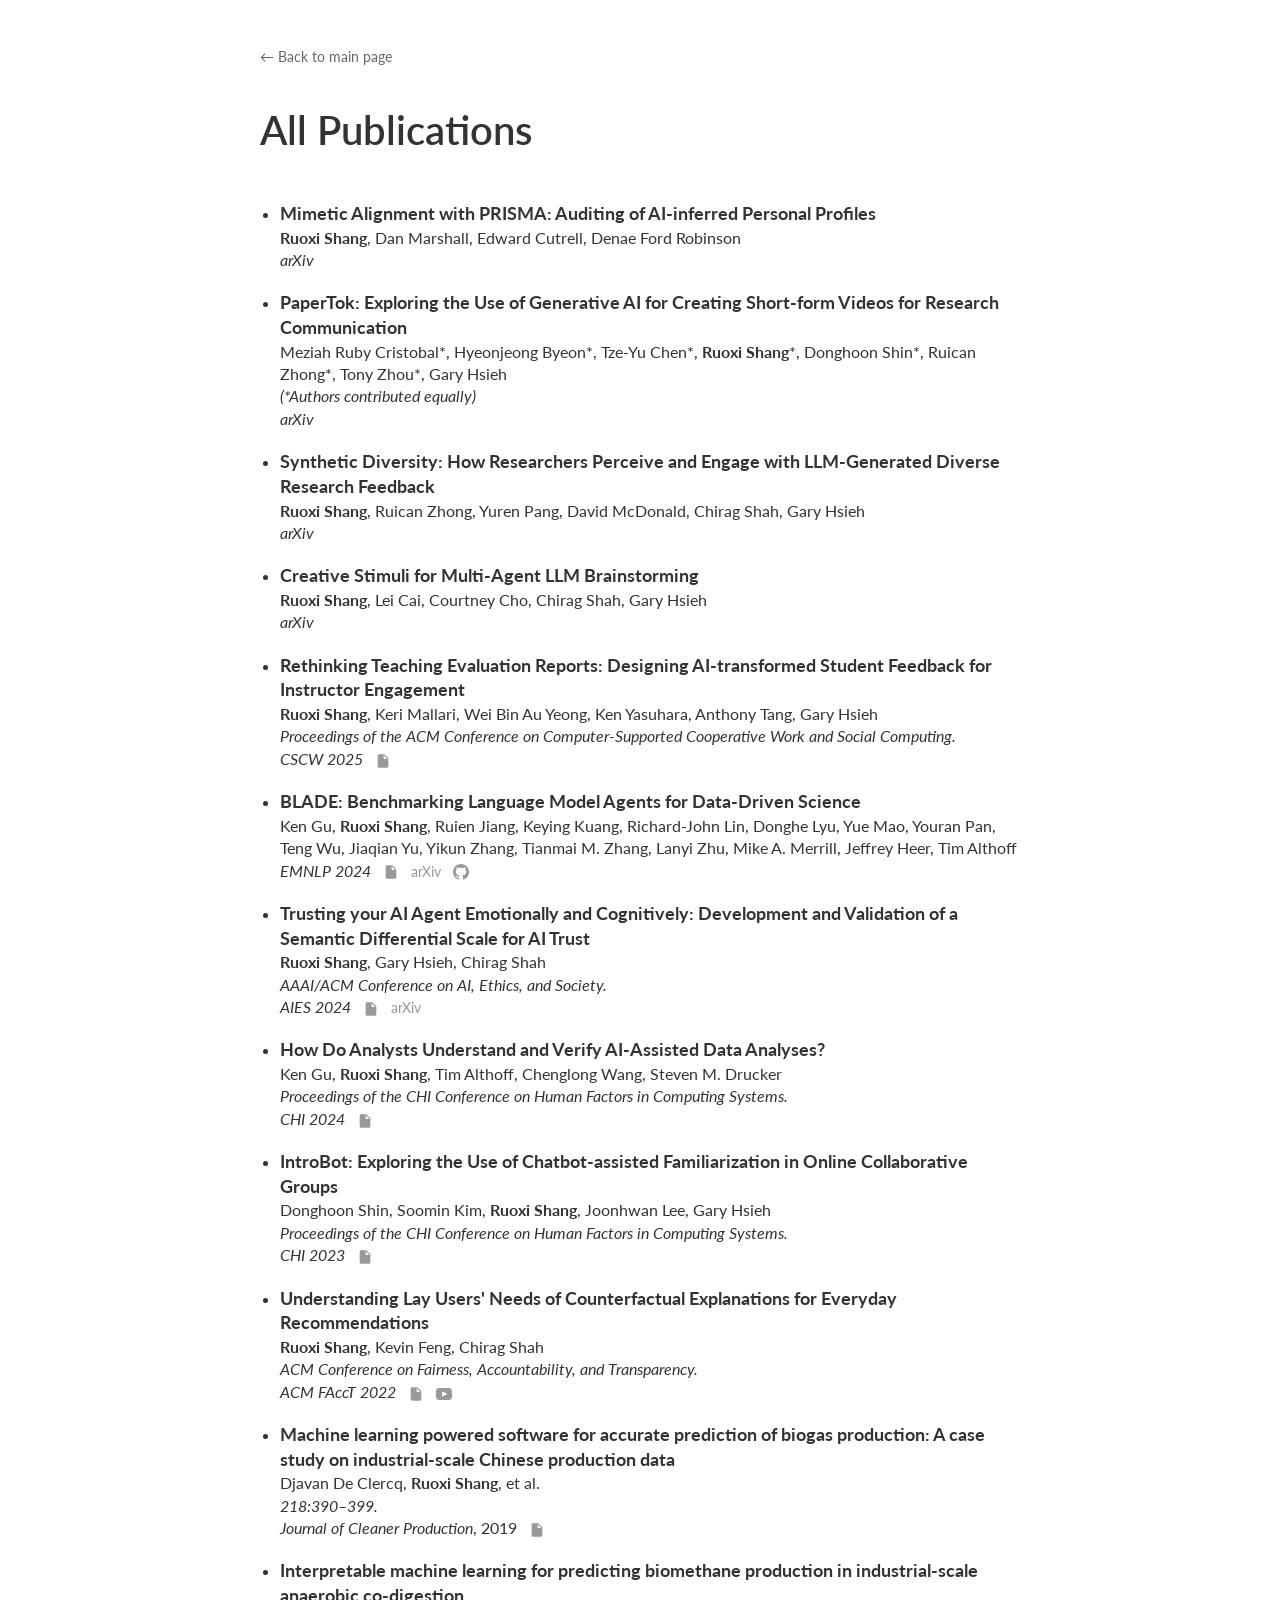
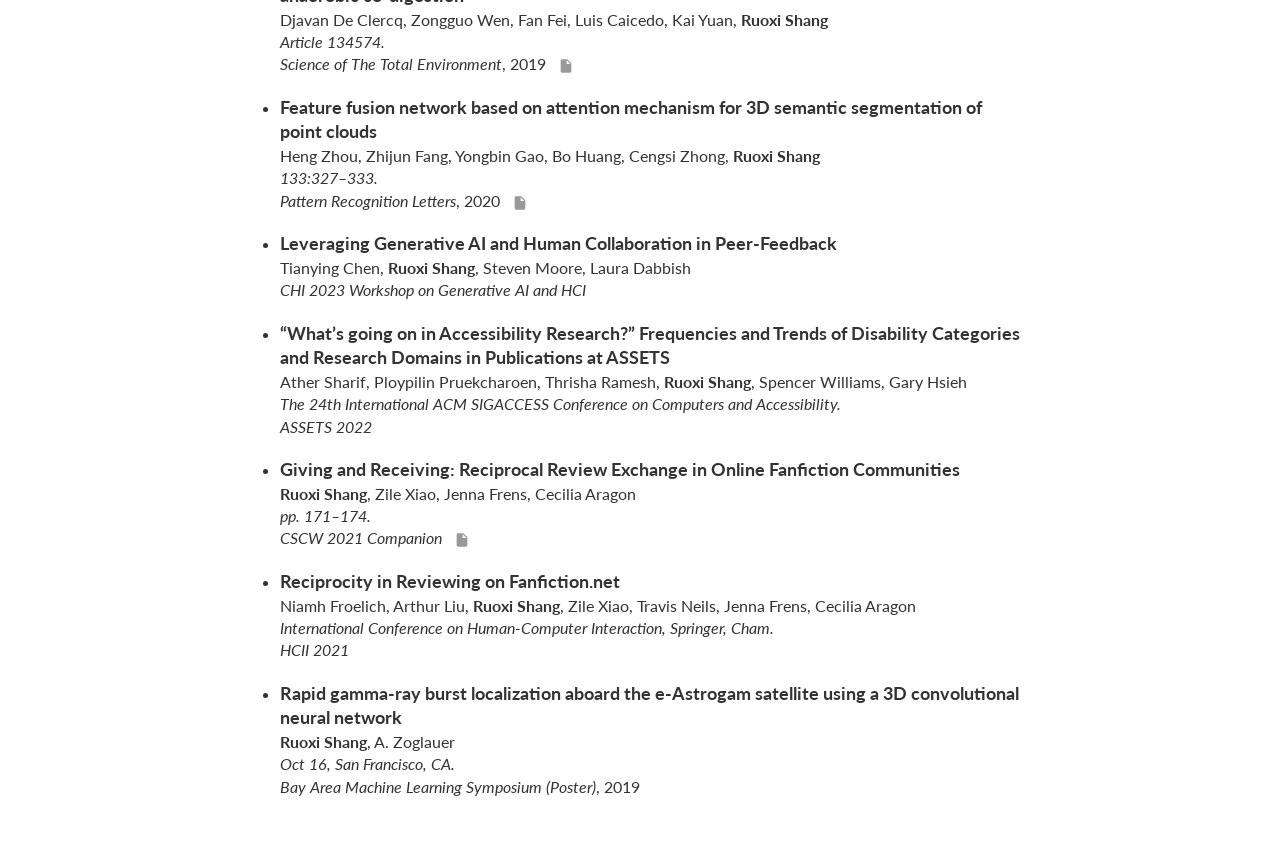
==== all-publications.html @ 994e8cb2 "new project first draft!" ====
<!DOCTYPE html>
<html lang="en">
<head>
    <meta charset="UTF-8">
    <meta name="viewport" content="width=device-width, initial-scale=1.0">
    <title>Publications - Ruoxi Shang</title>
    <link rel="preconnect" href="https://fonts.googleapis.com">
    <link rel="preconnect" href="https://fonts.gstatic.com" crossorigin>
    <link href="https://fonts.googleapis.com/css2?family=Lato:wght@400;700&family=Josefin+Sans:wght@400;600&family=Inter:wght@400;600&family=IBM+Plex+Sans:wght@400;600&family=Work+Sans:wght@400;600&family=Playfair+Display:wght@400;600&display=swap" rel="stylesheet">
    <style>
        :root {
            /* CHANGE FONT HERE - Just replace the font name below */
            /* Try: Lato, Josefin Sans, Inter, IBM Plex Sans, Work Sans, Playfair Display */

            --font-family: 'Lato', -apple-system, BlinkMacSystemFont, sans-serif;
        }

        * {
            margin: 0;
            padding: 0;
            box-sizing: border-box;
        }

        body {
            font-family: var(--font-family);
            line-height: 1.6;
            color: #333;
            max-width: 800px;
            margin: 0 auto;
            padding: 40px 20px;
        }

        h1 {
            font-size: 2.5em;
            margin-bottom: 40px;
            font-weight: 600;
        }

        h2 {
            font-size: 1.5em;
            margin-top: 40px;
            margin-bottom: 20px;
            font-weight: 600;
        }

        ul {
            margin-left: 20px;
            margin-bottom: 15px;
        }

        li {
            margin-bottom: 20px;
            line-height: 1.4;
        }

        li strong:first-child {
            font-size: 1.1em;
        }

        .link-icon {
            width: 16px;
            height: 16px;
            fill: #999;
            margin-left: 8px;
            vertical-align: middle;
        }

        .link-icon:hover {
            fill: #666;
        }

        .text-link {
            color: #999;
            text-decoration: none;
            margin-left: 8px;
            font-size: 0.85em;
        }

        .text-link:hover {
            color: #666;
        }

        a {
            color: #666;
            text-decoration: none;
            transition: color 0.2s ease;
        }

        a:hover {
            color: #333;
        }

        button, .link-button {
            background: none;
            color: #666 !important;
            border: none;
            padding: 0;
            cursor: pointer;
            font-family: inherit;
            font-size: 0.9em;
            margin-top: 5px;
            text-decoration: none;
        }

        button:hover, .link-button:hover {
            color: #333 !important;
            text-decoration: underline;
        }

        .back-link {
            margin-bottom: 30px;
            display: inline-block;
        }
    </style>
</head>
<body>
    <a href="index.html" class="link-button back-link">← Back to main page</a>

    <h1>All Publications</h1>

    <ul id="publications-list">
        <li>Loading publications...</li>
    </ul>

    <script>
        fetch('publications.json')
            .then(response => response.json())
            .then(data => {
                const list = document.getElementById('publications-list');
                list.innerHTML = '';
                data.forEach(pub => {
                    const li = document.createElement('li');

                    // Format authors with space after comma and bold Ruoxi Shang
                    let authorsText = '';
                    if (Array.isArray(pub.authors)) {
                        authorsText = pub.authors.map(author => {
                            if (author === 'Ruoxi Shang' || author === 'Ruoxi Shang*') {
                                return author.replace('Ruoxi Shang', '<strong>Ruoxi Shang</strong>');
                            }
                            return author;
                        }).join(', ');
                    } else {
                        authorsText = pub.authors;
                    }

                    // Determine venue display
                    let venueDisplay = '';
                    if (pub.status === 'in_submission') {
                        venueDisplay = 'arXiv';
                    } else if (pub.venue) {
                        venueDisplay = pub.venue;
                    }

                    // Build venue and year string
                    let venueYearText = '';
                    if (venueDisplay && pub.year) {
                        // Check if year is already in the venue string
                        if (venueDisplay.includes(pub.year.toString())) {
                            venueYearText = `<em>${venueDisplay}</em>`;
                        } else {
                            venueYearText = `<em>${venueDisplay}</em>, ${pub.year}`;
                        }
                    } else if (venueDisplay) {
                        venueYearText = `<em>${venueDisplay}</em>`;
                    } else if (pub.year) {
                        venueYearText = pub.year;
                    }

                    // Build links HTML with icons
                    let linksHtml = '';

                    // PDF icon
                    const pdfMapping = {
                        'Rethinking Teaching Evaluation Reports': 'cscw2025_set_paper.pdf',
                        'BLADE': 'emnlp2024_blade_paper.pdf',
                        'Trusting your AI Agent Emotionally and Cognitively': 'aies2024_trust_paper.pdf',
                        'How Do Analysts Understand and Verify AI-Assisted Data Analyses?': 'chi2024_llm_paper.pdf',
                        'IntroBot': 'chi2023_introbot_paper.pdf',
                        'Understanding Lay Users\' Needs of Counterfactual Explanations': 'facct2022_whynot_paper.pdf',
                        'Machine learning powered software for accurate prediction of biogas production': 'jcp2019_machine_paper.pdf',
                        'Interpretable machine learning for predicting biomethane production': 'ste2020_interpertable_paper.pdf',
                        'Feature fusion network based on attention mechanism for 3D semantic segmentation': 'prl2020_feature_paper.pdf',
                        '"What\'s going on in Accessibility Research?"': 'asset2022_whatsgoing_paper.pdf',
                        'Giving and Receiving': 'cscw2021_giving_poster.pdf'
                    };

                    for (const [titleKey, pdfFile] of Object.entries(pdfMapping)) {
                        if (pub.title.includes(titleKey)) {
                            linksHtml += ` <a href="pdf/${pdfFile}" target="_blank" aria-label="PDF"><svg class="link-icon" xmlns="http://www.w3.org/2000/svg" viewBox="0 0 24 24"><path d="M14 2H6c-1.1 0-2 .9-2 2v16c0 1.1.9 2 2 2h12c1.1 0 2-.9 2-2V8l-6-6zm-1 9V3.5L18.5 9H13z"/></svg></a>`;
                            break;
                        }
                    }

                    // arXiv text link
                    if (pub.arxiv) {
                        linksHtml += ` <a href="${pub.arxiv}" target="_blank" class="text-link">arXiv</a>`;
                    }

                    // GitHub icon
                    if (pub.github) {
                        linksHtml += ` <a href="${pub.github}" target="_blank" aria-label="GitHub"><svg class="link-icon" xmlns="http://www.w3.org/2000/svg" viewBox="0 0 24 24"><path d="M12 0c-6.626 0-12 5.373-12 12 0 5.302 3.438 9.8 8.207 11.387.599.111.793-.261.793-.577v-2.234c-3.338.726-4.033-1.416-4.033-1.416-.546-1.387-1.333-1.756-1.333-1.756-1.089-.745.083-.729.083-.729 1.205.084 1.839 1.237 1.839 1.237 1.07 1.834 2.807 1.304 3.492.997.107-.775.418-1.305.762-1.604-2.665-.305-5.467-1.334-5.467-5.931 0-1.311.469-2.381 1.236-3.221-.124-.303-.535-1.524.117-3.176 0 0 1.008-.322 3.301 1.23.957-.266 1.983-.399 3.003-.404 1.02.005 2.047.138 3.006.404 2.291-1.552 3.297-1.23 3.297-1.23.653 1.653.242 2.874.118 3.176.77.84 1.235 1.911 1.235 3.221 0 4.609-2.807 5.624-5.479 5.921.43.372.823 1.102.823 2.222v3.293c0 .319.192.694.801.576 4.765-1.589 8.199-6.086 8.199-11.386 0-6.627-5.373-12-12-12z"/></svg></a>`;
                    }

                    // Video icon (YouTube)
                    if (pub.video) {
                        linksHtml += ` <a href="${pub.video}" target="_blank" aria-label="Video"><svg class="link-icon" xmlns="http://www.w3.org/2000/svg" viewBox="0 0 24 24"><path d="M19.615 3.184c-3.604-.246-11.631-.245-15.23 0-3.897.266-4.356 2.62-4.385 8.816.029 6.185.484 8.549 4.385 8.816 3.6.245 11.626.246 15.23 0 3.897-.266 4.356-2.62 4.385-8.816-.029-6.185-.484-8.549-4.385-8.816zm-10.615 12.816v-8l8 3.993-8 4.007z"/></svg></a>`;
                    }

                    // Fallback to doi_or_url
                    if (!linksHtml && pub.doi_or_url) {
                        linksHtml = ` <a href="${pub.doi_or_url}" target="_blank" aria-label="Link"><svg class="link-icon" xmlns="http://www.w3.org/2000/svg" viewBox="0 0 24 24"><path d="M14 2H6c-1.1 0-2 .9-2 2v16c0 1.1.9 2 2 2h12c1.1 0 2-.9 2-2V8l-6-6zm-1 9V3.5L18.5 9H13z"/></svg></a>`;
                    }

                    // Add note if present
                    let noteHtml = '';
                    if (pub.notes) {
                        noteHtml = `<br><em>${pub.notes}</em>`;
                    }

                    li.innerHTML = `<strong>${pub.title}</strong><br>
                        ${authorsText}${noteHtml}<br>
                        ${venueYearText}${linksHtml}`;
                    list.appendChild(li);
                });
            })
            .catch(error => {
                document.getElementById('publications-list').innerHTML = '<li>Publications coming soon.</li>';
            });
    </script>
</body>
</html>
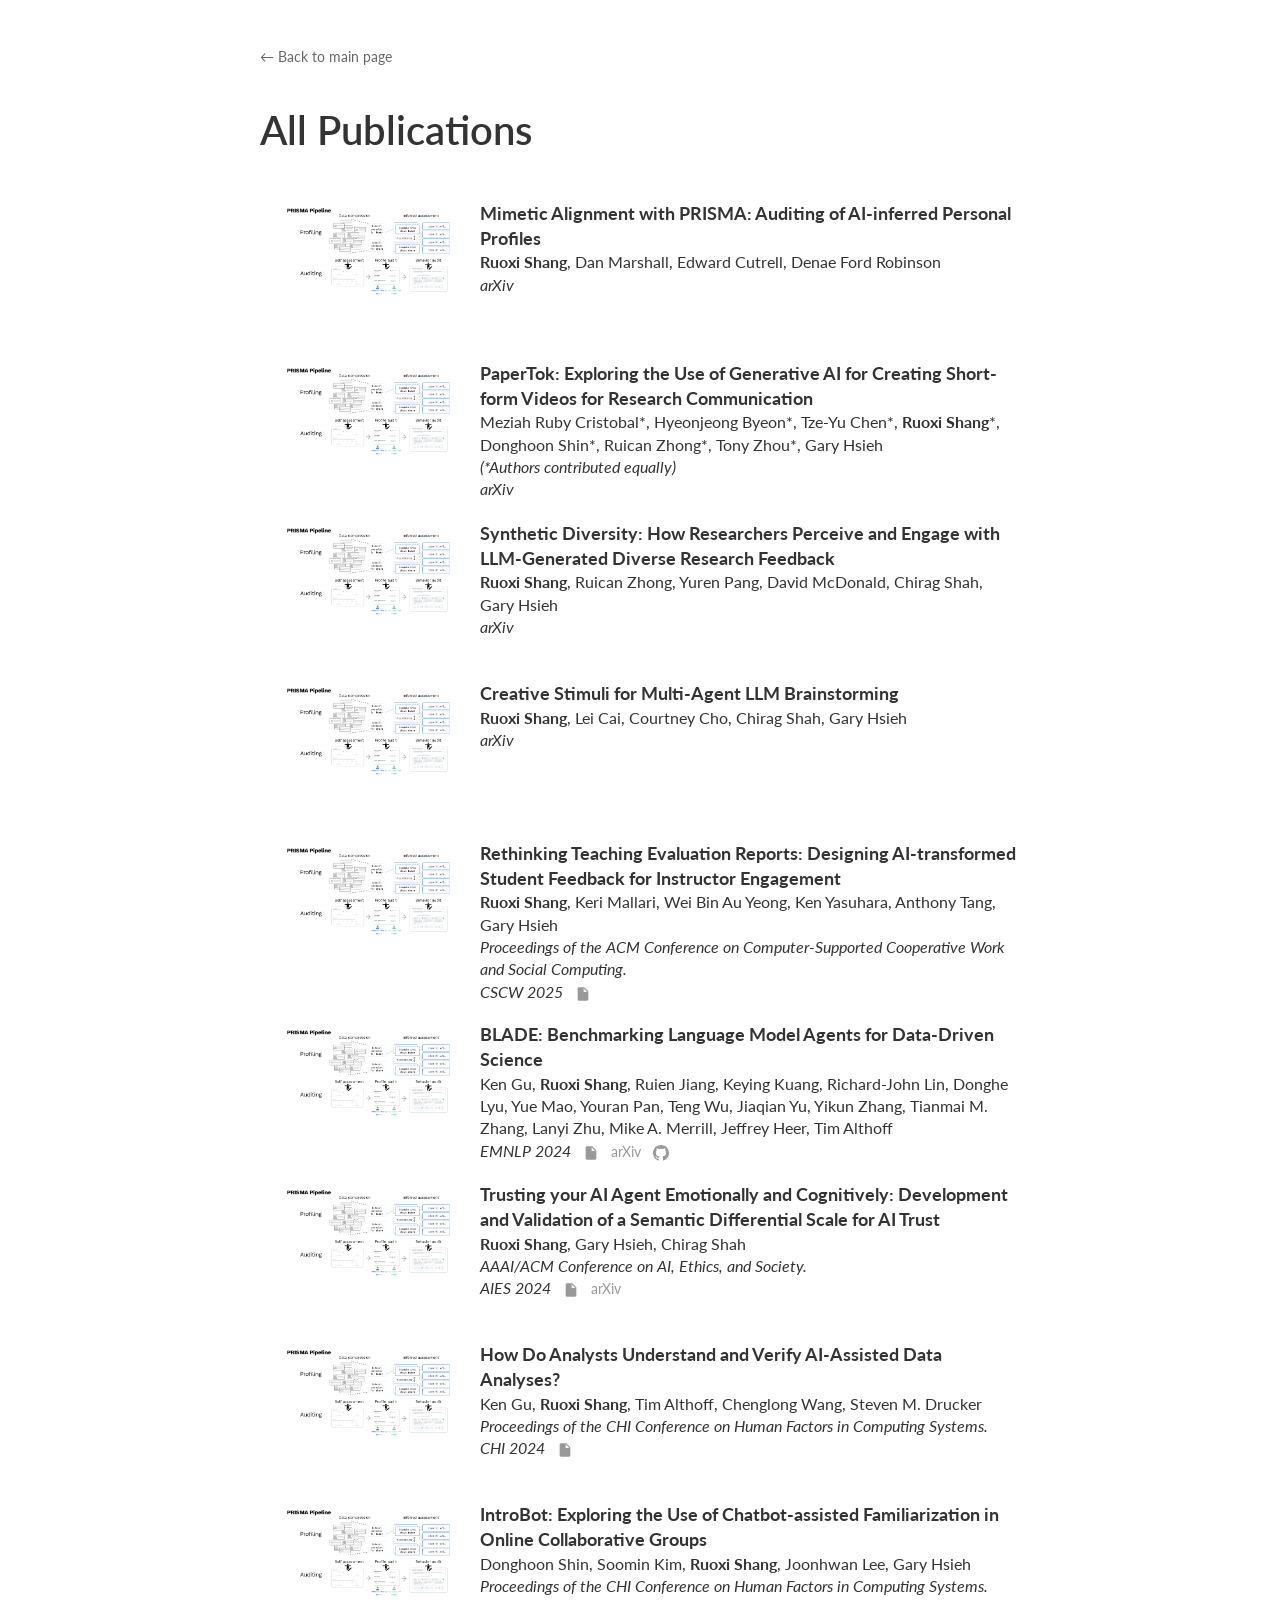
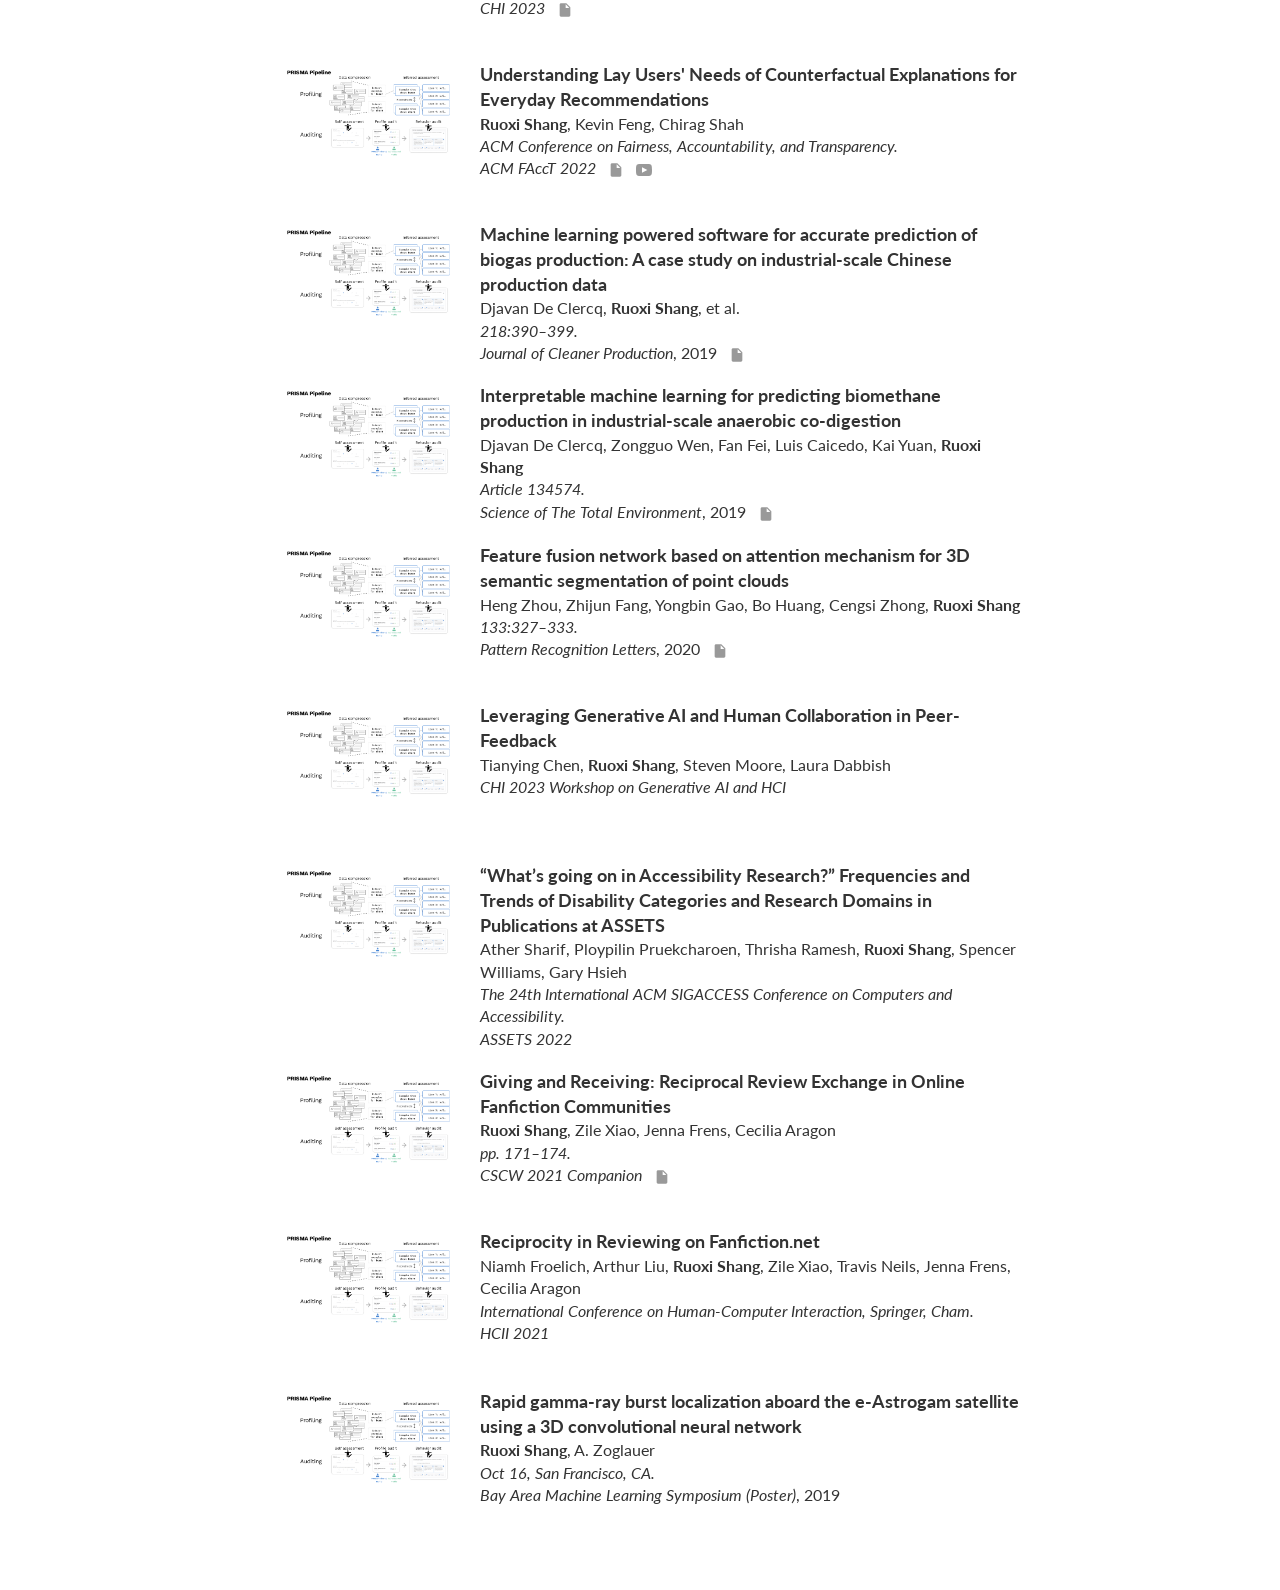
==== commit 32bc2ef4: "image for each paper" ====
--- a/all-publications.html
+++ b/all-publications.html
@@ -53,6 +53,60 @@
             line-height: 1.4;
         }
 
+        #publications-list li {
+            display: flex;
+            gap: 20px;
+            align-items: flex-start;
+        }
+
+        .publication-content {
+            flex: 1;
+            padding-top: 0;
+        }
+
+        .publication-thumbnail {
+            width: 180px;
+            height: 180px;
+            object-fit: contain;
+            border-radius: 8px;
+            flex-shrink: 0;
+            filter: grayscale(30%);
+            transition: filter 0.3s ease, transform 0.3s ease;
+            margin-top: -40px;
+            cursor: pointer;
+        }
+
+        .publication-thumbnail:hover {
+            filter: grayscale(0%);
+            transform: scale(1.02);
+        }
+
+        /* Lightbox styles */
+        .lightbox {
+            display: none;
+            position: fixed;
+            top: 0;
+            left: 0;
+            width: 100%;
+            height: 100%;
+            background: rgba(0, 0, 0, 0.9);
+            z-index: 1000;
+            justify-content: center;
+            align-items: center;
+            cursor: pointer;
+        }
+
+        .lightbox.active {
+            display: flex;
+        }
+
+        .lightbox img {
+            max-width: 90%;
+            max-height: 90%;
+            object-fit: contain;
+            border-radius: 8px;
+        }
+
         li strong:first-child {
             font-size: 1.1em;
         }
@@ -111,6 +165,38 @@
             margin-bottom: 30px;
             display: inline-block;
         }
+
+        /* Mobile Responsive */
+        @media (max-width: 768px) {
+            body {
+                padding: 20px 15px;
+            }
+
+            h1 {
+                font-size: 2em;
+            }
+
+            h2 {
+                font-size: 1.3em;
+            }
+
+            #publications-list li {
+                flex-direction: column;
+                align-items: center;
+            }
+
+            .publication-thumbnail {
+                width: 100%;
+                max-width: 250px;
+                height: auto;
+                order: -1;
+                margin-bottom: 15px;
+            }
+
+            .publication-content {
+                text-align: center;
+            }
+        }
     </style>
 </head>
 <body>
@@ -121,6 +207,11 @@
     <ul id="publications-list">
         <li>Loading publications...</li>
     </ul>
+
+    <!-- Lightbox for images -->
+    <div class="lightbox" id="lightbox">
+        <img src="" alt="Full size preview">
+    </div>
 
     <script>
         fetch('publications.json')
@@ -218,15 +309,44 @@
                         noteHtml = `<br><em>${pub.notes}</em>`;
                     }
 
-                    li.innerHTML = `<strong>${pub.title}</strong><br>
-                        ${authorsText}${noteHtml}<br>
-                        ${venueYearText}${linksHtml}`;
+                    li.innerHTML = `
+                        <img src="figures/thumbnail.png" alt="${pub.title}" class="publication-thumbnail">
+                        <div class="publication-content">
+                            <strong>${pub.title}</strong><br>
+                            ${authorsText}${noteHtml}<br>
+                            ${venueYearText}${linksHtml}
+                        </div>
+                    `;
                     list.appendChild(li);
                 });
             })
             .catch(error => {
                 document.getElementById('publications-list').innerHTML = '<li>Publications coming soon.</li>';
             });
+
+        // Lightbox functionality
+        const lightbox = document.getElementById('lightbox');
+        const lightboxImg = lightbox.querySelector('img');
+
+        // Add click event to thumbnails (using event delegation)
+        document.addEventListener('click', function(e) {
+            if (e.target.classList.contains('publication-thumbnail')) {
+                lightboxImg.src = e.target.src;
+                lightbox.classList.add('active');
+            }
+        });
+
+        // Close lightbox when clicking on it
+        lightbox.addEventListener('click', function() {
+            lightbox.classList.remove('active');
+        });
+
+        // Close lightbox with Escape key
+        document.addEventListener('keydown', function(e) {
+            if (e.key === 'Escape' && lightbox.classList.contains('active')) {
+                lightbox.classList.remove('active');
+            }
+        });
     </script>
 </body>
 </html>
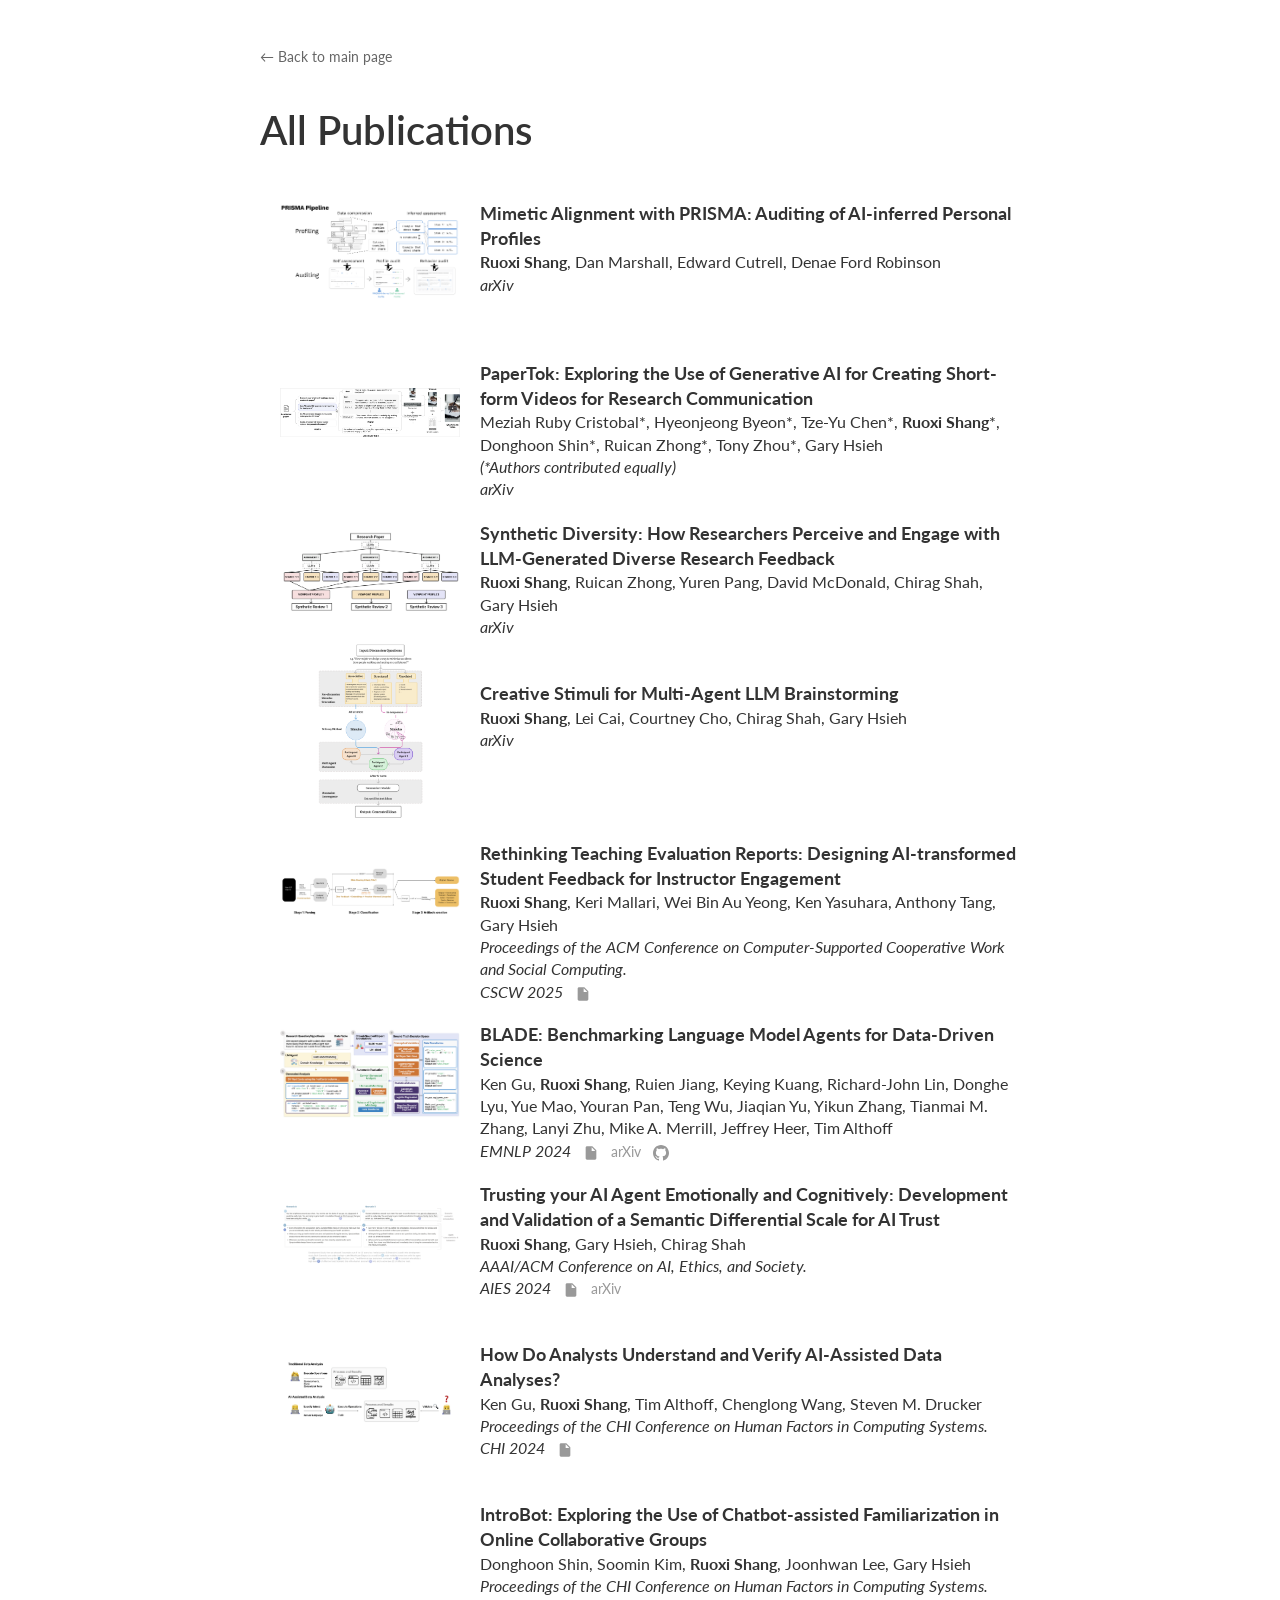
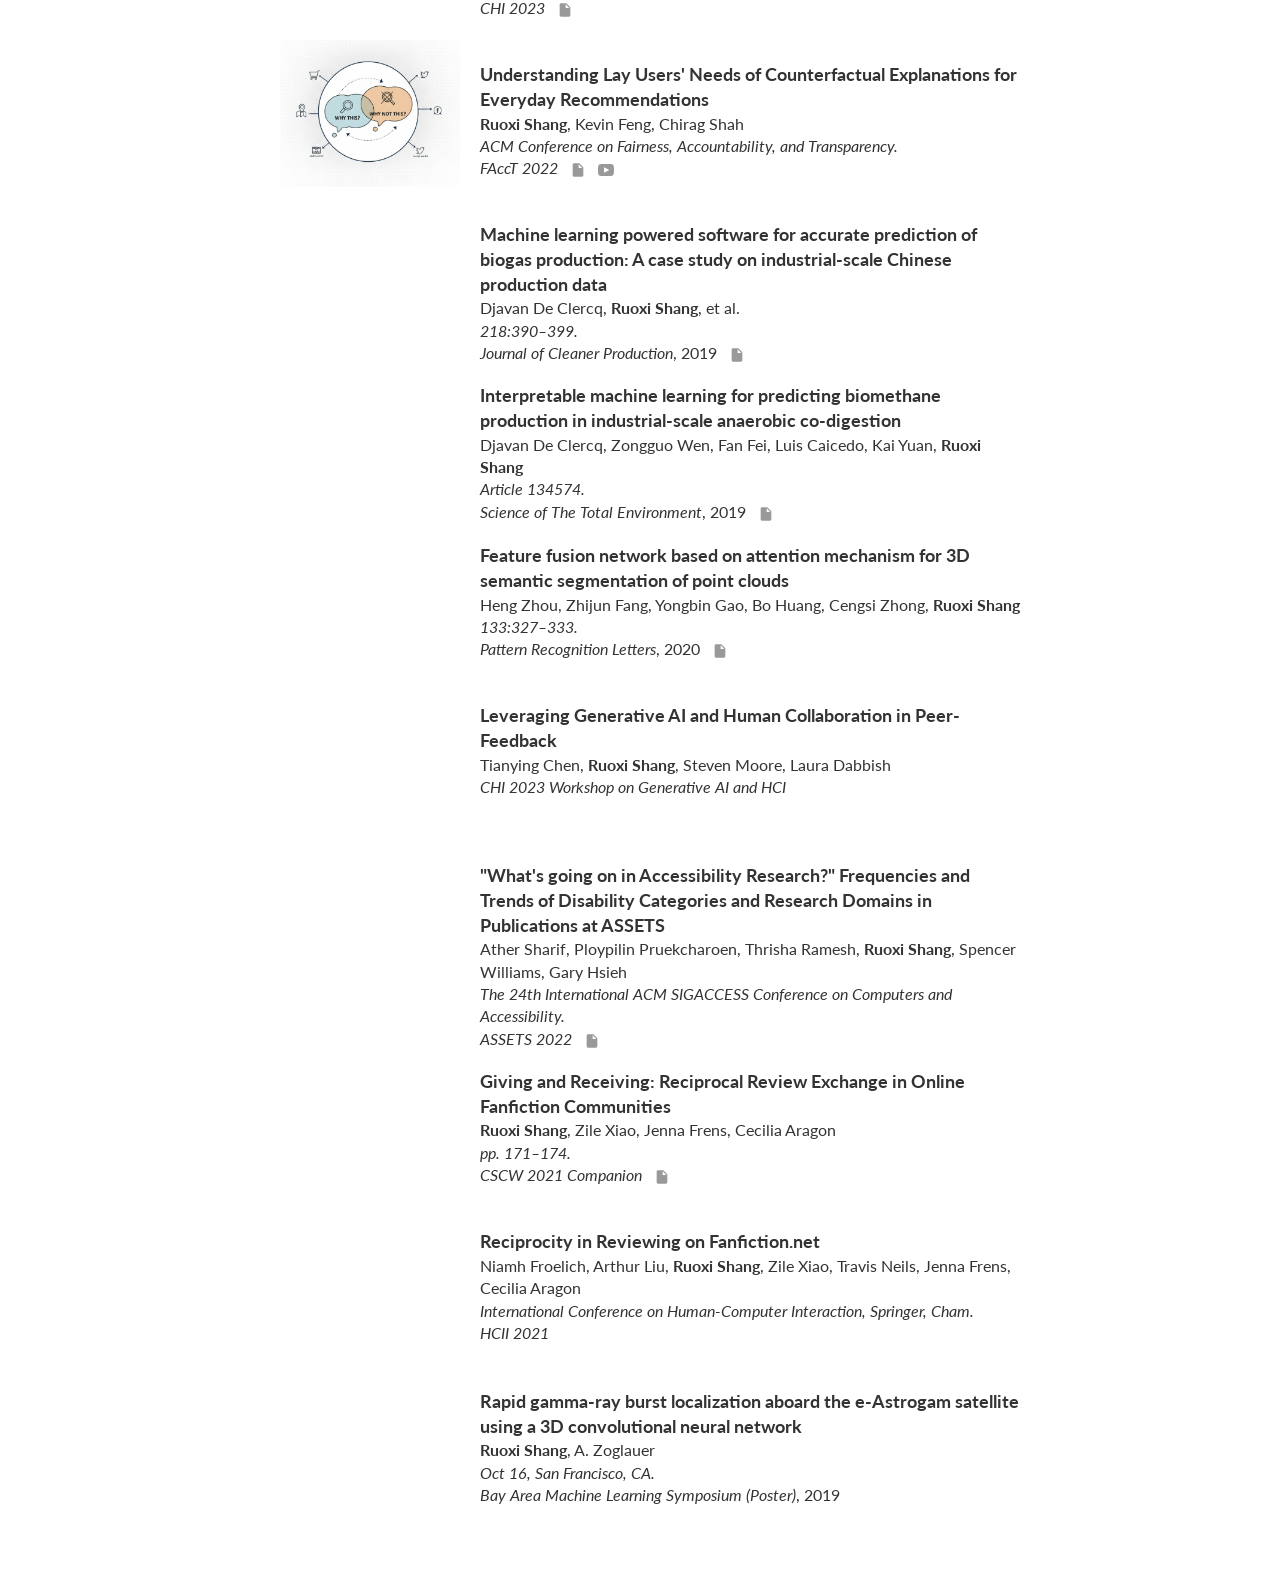
==== commit 15fe6940: "Updated photos" ====
--- a/all-publications.html
+++ b/all-publications.html
@@ -309,8 +309,23 @@
                         noteHtml = `<br><em>${pub.notes}</em>`;
                     }
 
+                    // Generate thumbnail filename: "firstword-venue-year.png"
+                    let thumbnailName = 'thumbnail.png'; // default
+                    if (pub.title) {
+                        // Get first word from title (lowercase, remove special chars)
+                        const firstWord = pub.title.split(/[\s:]+/)[0].toLowerCase().replace(/[^a-z0-9]/g, '');
+                        // Get venue abbreviation (use "arxiv" if venue is missing)
+                        let venueShort = 'arxiv';
+                        if (pub.venue) {
+                            venueShort = pub.venue.split(/[\s\d]/)[0].toLowerCase().replace(/[^a-z]/g, '');
+                        }
+                        // Use year if available, otherwise use empty string or "ongoing"
+                        const year = pub.year || 'ongoing';
+                        thumbnailName = `${firstWord}-${venueShort}-${year}.png`;
+                    }
+
                     li.innerHTML = `
-                        <img src="figures/thumbnail.png" alt="${pub.title}" class="publication-thumbnail">
+                        <img src="figures/${thumbnailName}" alt="${pub.title}" class="publication-thumbnail" onerror="this.src='figures/thumbnail.png'">
                         <div class="publication-content">
                             <strong>${pub.title}</strong><br>
                             ${authorsText}${noteHtml}<br>
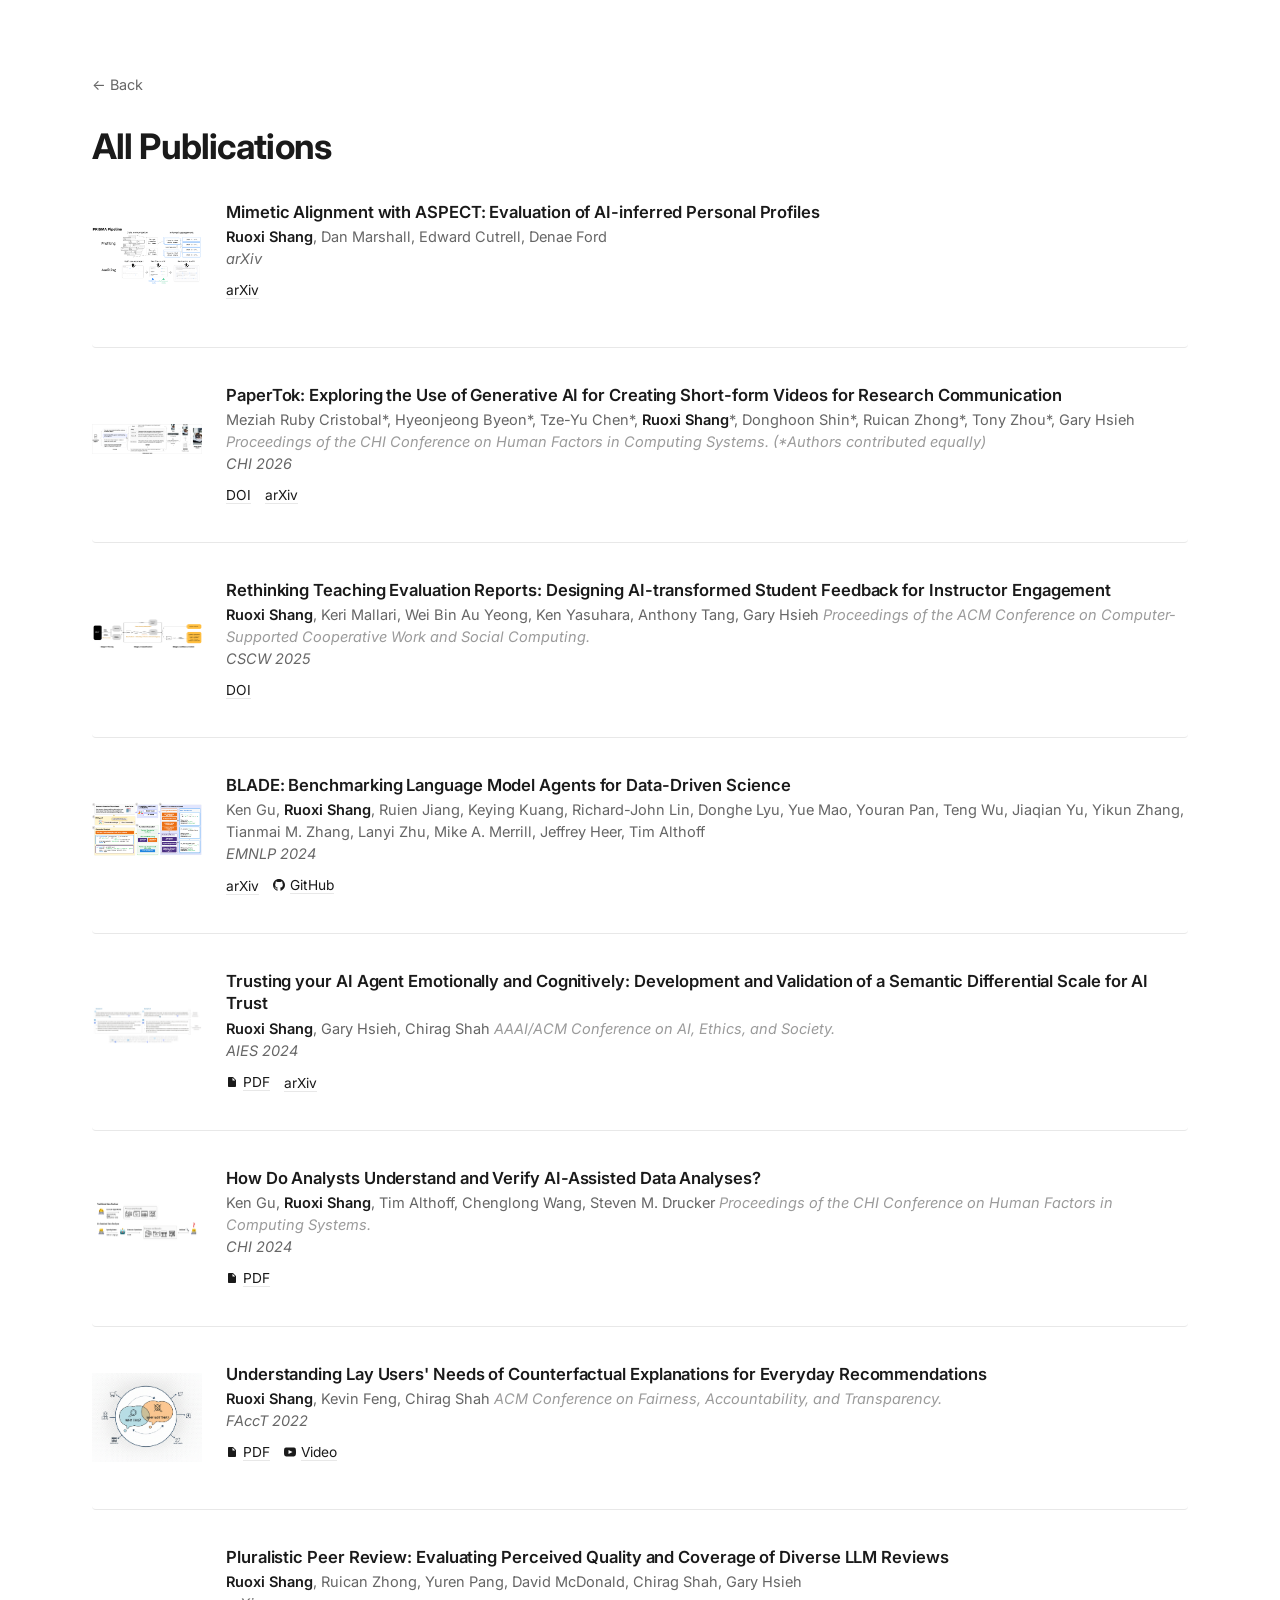
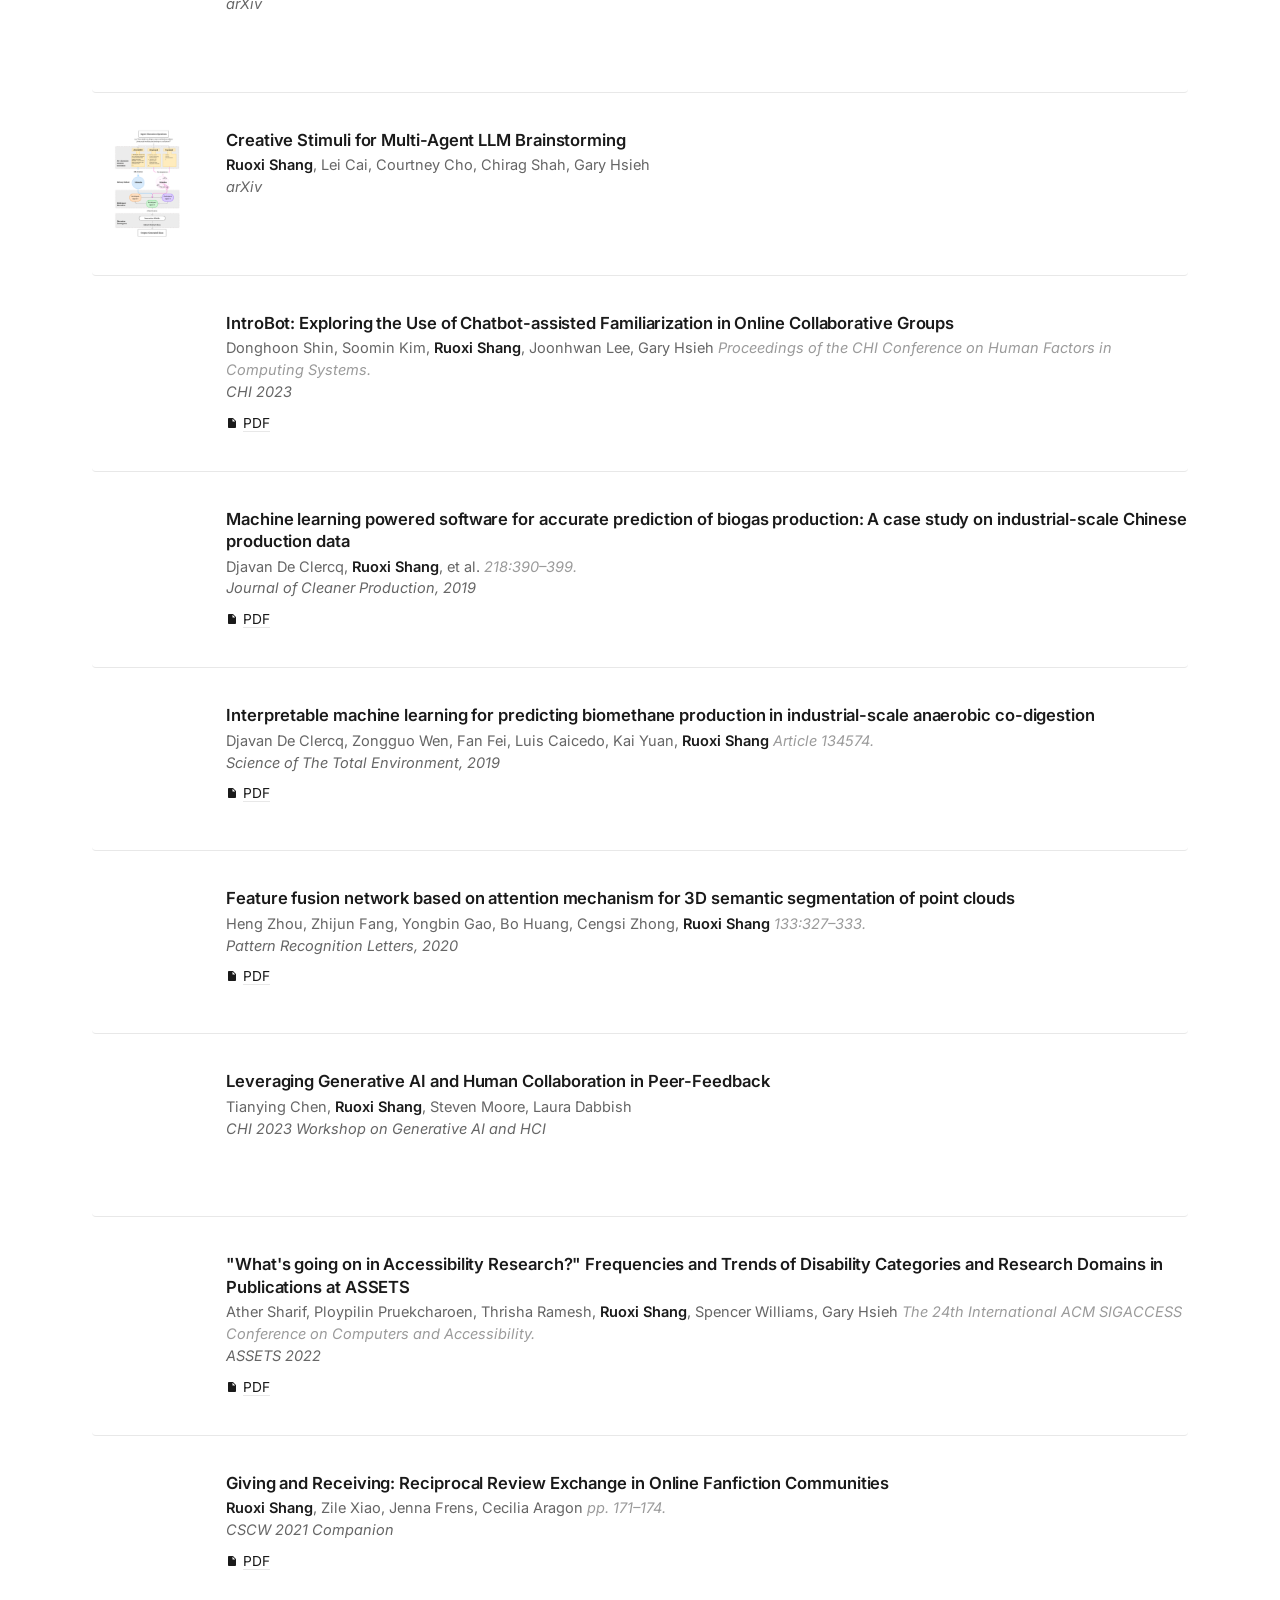
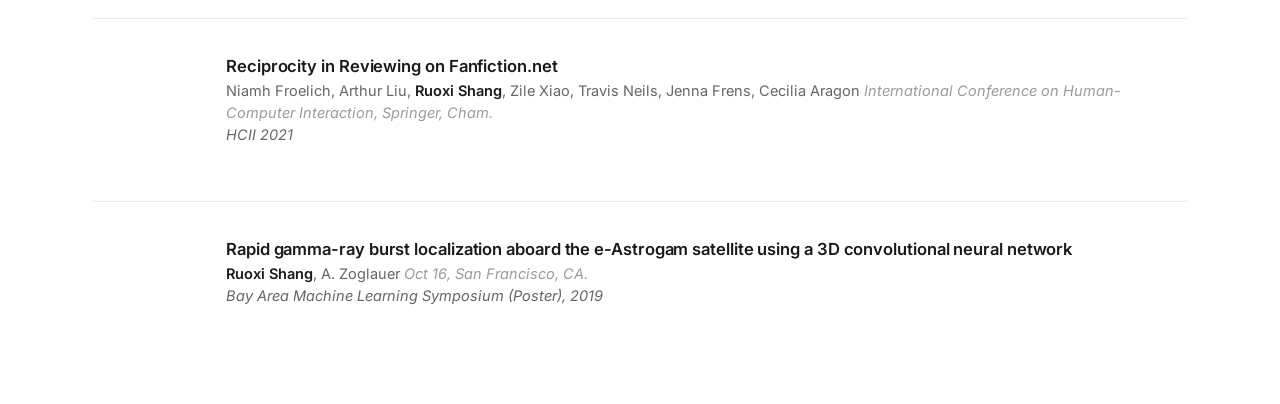
==== commit 191da650: "Update portfolio homepage" ====
--- a/all-publications.html
+++ b/all-publications.html
@@ -3,365 +3,27 @@
 <head>
     <meta charset="UTF-8">
     <meta name="viewport" content="width=device-width, initial-scale=1.0">
-    <title>Publications - Ruoxi Shang</title>
+    <meta name="description" content="All publications and selected research work by Ruoxi Shang.">
+    <title>Publications | Ruoxi Shang</title>
     <link rel="preconnect" href="https://fonts.googleapis.com">
     <link rel="preconnect" href="https://fonts.gstatic.com" crossorigin>
-    <link href="https://fonts.googleapis.com/css2?family=Lato:wght@400;700&family=Josefin+Sans:wght@400;600&family=Inter:wght@400;600&family=IBM+Plex+Sans:wght@400;600&family=Work+Sans:wght@400;600&family=Playfair+Display:wght@400;600&display=swap" rel="stylesheet">
-    <style>
-        :root {
-            /* CHANGE FONT HERE - Just replace the font name below */
-            /* Try: Lato, Josefin Sans, Inter, IBM Plex Sans, Work Sans, Playfair Display */
+    <link href="https://fonts.googleapis.com/css2?family=Inter:wght@400;500;600;700&display=swap" rel="stylesheet">
+    <link rel="stylesheet" href="styles.css">
+</head>
+<body class="publications-page">
+    <main>
+        <a href="index.html" class="back-link">← Back</a>
+        <h1>All Publications</h1>
 
-            --font-family: 'Lato', -apple-system, BlinkMacSystemFont, sans-serif;
-        }
+        <ul id="publications-list" class="publications-list" data-mode="all" style="margin-top: 36px;">
+            <li class="loading">Loading publications...</li>
+        </ul>
+    </main>
 
-        * {
-            margin: 0;
-            padding: 0;
-            box-sizing: border-box;
-        }
-
-        body {
-            font-family: var(--font-family);
-            line-height: 1.6;
-            color: #333;
-            max-width: 800px;
-            margin: 0 auto;
-            padding: 40px 20px;
-        }
-
-        h1 {
-            font-size: 2.5em;
-            margin-bottom: 40px;
-            font-weight: 600;
-        }
-
-        h2 {
-            font-size: 1.5em;
-            margin-top: 40px;
-            margin-bottom: 20px;
-            font-weight: 600;
-        }
-
-        ul {
-            margin-left: 20px;
-            margin-bottom: 15px;
-        }
-
-        li {
-            margin-bottom: 20px;
-            line-height: 1.4;
-        }
-
-        #publications-list li {
-            display: flex;
-            gap: 20px;
-            align-items: flex-start;
-        }
-
-        .publication-content {
-            flex: 1;
-            padding-top: 0;
-        }
-
-        .publication-thumbnail {
-            width: 180px;
-            height: 180px;
-            object-fit: contain;
-            border-radius: 8px;
-            flex-shrink: 0;
-            filter: grayscale(30%);
-            transition: filter 0.3s ease, transform 0.3s ease;
-            margin-top: -40px;
-            cursor: pointer;
-        }
-
-        .publication-thumbnail:hover {
-            filter: grayscale(0%);
-            transform: scale(1.02);
-        }
-
-        /* Lightbox styles */
-        .lightbox {
-            display: none;
-            position: fixed;
-            top: 0;
-            left: 0;
-            width: 100%;
-            height: 100%;
-            background: rgba(0, 0, 0, 0.9);
-            z-index: 1000;
-            justify-content: center;
-            align-items: center;
-            cursor: pointer;
-        }
-
-        .lightbox.active {
-            display: flex;
-        }
-
-        .lightbox img {
-            max-width: 90%;
-            max-height: 90%;
-            object-fit: contain;
-            border-radius: 8px;
-        }
-
-        li strong:first-child {
-            font-size: 1.1em;
-        }
-
-        .link-icon {
-            width: 16px;
-            height: 16px;
-            fill: #999;
-            margin-left: 8px;
-            vertical-align: middle;
-        }
-
-        .link-icon:hover {
-            fill: #666;
-        }
-
-        .text-link {
-            color: #999;
-            text-decoration: none;
-            margin-left: 8px;
-            font-size: 0.85em;
-        }
-
-        .text-link:hover {
-            color: #666;
-        }
-
-        a {
-            color: #666;
-            text-decoration: none;
-            transition: color 0.2s ease;
-        }
-
-        a:hover {
-            color: #333;
-        }
-
-        button, .link-button {
-            background: none;
-            color: #666 !important;
-            border: none;
-            padding: 0;
-            cursor: pointer;
-            font-family: inherit;
-            font-size: 0.9em;
-            margin-top: 5px;
-            text-decoration: none;
-        }
-
-        button:hover, .link-button:hover {
-            color: #333 !important;
-            text-decoration: underline;
-        }
-
-        .back-link {
-            margin-bottom: 30px;
-            display: inline-block;
-        }
-
-        /* Mobile Responsive */
-        @media (max-width: 768px) {
-            body {
-                padding: 20px 15px;
-            }
-
-            h1 {
-                font-size: 2em;
-            }
-
-            h2 {
-                font-size: 1.3em;
-            }
-
-            #publications-list li {
-                flex-direction: column;
-                align-items: center;
-            }
-
-            .publication-thumbnail {
-                width: 100%;
-                max-width: 250px;
-                height: auto;
-                order: -1;
-                margin-bottom: 15px;
-            }
-
-            .publication-content {
-                text-align: center;
-            }
-        }
-    </style>
-</head>
-<body>
-    <a href="index.html" class="link-button back-link">← Back to main page</a>
-
-    <h1>All Publications</h1>
-
-    <ul id="publications-list">
-        <li>Loading publications...</li>
-    </ul>
-
-    <!-- Lightbox for images -->
-    <div class="lightbox" id="lightbox">
+    <div class="lightbox" id="lightbox" aria-hidden="true">
         <img src="" alt="Full size preview">
     </div>
 
-    <script>
-        fetch('publications.json')
-            .then(response => response.json())
-            .then(data => {
-                const list = document.getElementById('publications-list');
-                list.innerHTML = '';
-                data.forEach(pub => {
-                    const li = document.createElement('li');
-
-                    // Format authors with space after comma and bold Ruoxi Shang
-                    let authorsText = '';
-                    if (Array.isArray(pub.authors)) {
-                        authorsText = pub.authors.map(author => {
-                            if (author === 'Ruoxi Shang' || author === 'Ruoxi Shang*') {
-                                return author.replace('Ruoxi Shang', '<strong>Ruoxi Shang</strong>');
-                            }
-                            return author;
-                        }).join(', ');
-                    } else {
-                        authorsText = pub.authors;
-                    }
-
-                    // Determine venue display
-                    let venueDisplay = '';
-                    if (pub.status === 'in_submission') {
-                        venueDisplay = 'arXiv';
-                    } else if (pub.venue) {
-                        venueDisplay = pub.venue;
-                    }
-
-                    // Build venue and year string
-                    let venueYearText = '';
-                    if (venueDisplay && pub.year) {
-                        // Check if year is already in the venue string
-                        if (venueDisplay.includes(pub.year.toString())) {
-                            venueYearText = `<em>${venueDisplay}</em>`;
-                        } else {
-                            venueYearText = `<em>${venueDisplay}</em>, ${pub.year}`;
-                        }
-                    } else if (venueDisplay) {
-                        venueYearText = `<em>${venueDisplay}</em>`;
-                    } else if (pub.year) {
-                        venueYearText = pub.year;
-                    }
-
-                    // Build links HTML with icons
-                    let linksHtml = '';
-
-                    // PDF icon
-                    const pdfMapping = {
-                        'Rethinking Teaching Evaluation Reports': 'cscw2025_set_paper.pdf',
-                        'BLADE': 'emnlp2024_blade_paper.pdf',
-                        'Trusting your AI Agent Emotionally and Cognitively': 'aies2024_trust_paper.pdf',
-                        'How Do Analysts Understand and Verify AI-Assisted Data Analyses?': 'chi2024_llm_paper.pdf',
-                        'IntroBot': 'chi2023_introbot_paper.pdf',
-                        'Understanding Lay Users\' Needs of Counterfactual Explanations': 'facct2022_whynot_paper.pdf',
-                        'Machine learning powered software for accurate prediction of biogas production': 'jcp2019_machine_paper.pdf',
-                        'Interpretable machine learning for predicting biomethane production': 'ste2020_interpertable_paper.pdf',
-                        'Feature fusion network based on attention mechanism for 3D semantic segmentation': 'prl2020_feature_paper.pdf',
-                        '"What\'s going on in Accessibility Research?"': 'asset2022_whatsgoing_paper.pdf',
-                        'Giving and Receiving': 'cscw2021_giving_poster.pdf'
-                    };
-
-                    for (const [titleKey, pdfFile] of Object.entries(pdfMapping)) {
-                        if (pub.title.includes(titleKey)) {
-                            linksHtml += ` <a href="pdf/${pdfFile}" target="_blank" aria-label="PDF"><svg class="link-icon" xmlns="http://www.w3.org/2000/svg" viewBox="0 0 24 24"><path d="M14 2H6c-1.1 0-2 .9-2 2v16c0 1.1.9 2 2 2h12c1.1 0 2-.9 2-2V8l-6-6zm-1 9V3.5L18.5 9H13z"/></svg></a>`;
-                            break;
-                        }
-                    }
-
-                    // arXiv text link
-                    if (pub.arxiv) {
-                        linksHtml += ` <a href="${pub.arxiv}" target="_blank" class="text-link">arXiv</a>`;
-                    }
-
-                    // GitHub icon
-                    if (pub.github) {
-                        linksHtml += ` <a href="${pub.github}" target="_blank" aria-label="GitHub"><svg class="link-icon" xmlns="http://www.w3.org/2000/svg" viewBox="0 0 24 24"><path d="M12 0c-6.626 0-12 5.373-12 12 0 5.302 3.438 9.8 8.207 11.387.599.111.793-.261.793-.577v-2.234c-3.338.726-4.033-1.416-4.033-1.416-.546-1.387-1.333-1.756-1.333-1.756-1.089-.745.083-.729.083-.729 1.205.084 1.839 1.237 1.839 1.237 1.07 1.834 2.807 1.304 3.492.997.107-.775.418-1.305.762-1.604-2.665-.305-5.467-1.334-5.467-5.931 0-1.311.469-2.381 1.236-3.221-.124-.303-.535-1.524.117-3.176 0 0 1.008-.322 3.301 1.23.957-.266 1.983-.399 3.003-.404 1.02.005 2.047.138 3.006.404 2.291-1.552 3.297-1.23 3.297-1.23.653 1.653.242 2.874.118 3.176.77.84 1.235 1.911 1.235 3.221 0 4.609-2.807 5.624-5.479 5.921.43.372.823 1.102.823 2.222v3.293c0 .319.192.694.801.576 4.765-1.589 8.199-6.086 8.199-11.386 0-6.627-5.373-12-12-12z"/></svg></a>`;
-                    }
-
-                    // Video icon (YouTube)
-                    if (pub.video) {
-                        linksHtml += ` <a href="${pub.video}" target="_blank" aria-label="Video"><svg class="link-icon" xmlns="http://www.w3.org/2000/svg" viewBox="0 0 24 24"><path d="M19.615 3.184c-3.604-.246-11.631-.245-15.23 0-3.897.266-4.356 2.62-4.385 8.816.029 6.185.484 8.549 4.385 8.816 3.6.245 11.626.246 15.23 0 3.897-.266 4.356-2.62 4.385-8.816-.029-6.185-.484-8.549-4.385-8.816zm-10.615 12.816v-8l8 3.993-8 4.007z"/></svg></a>`;
-                    }
-
-                    // Fallback to doi_or_url
-                    if (!linksHtml && pub.doi_or_url) {
-                        linksHtml = ` <a href="${pub.doi_or_url}" target="_blank" aria-label="Link"><svg class="link-icon" xmlns="http://www.w3.org/2000/svg" viewBox="0 0 24 24"><path d="M14 2H6c-1.1 0-2 .9-2 2v16c0 1.1.9 2 2 2h12c1.1 0 2-.9 2-2V8l-6-6zm-1 9V3.5L18.5 9H13z"/></svg></a>`;
-                    }
-
-                    // Add note if present
-                    let noteHtml = '';
-                    if (pub.notes) {
-                        noteHtml = `<br><em>${pub.notes}</em>`;
-                    }
-
-                    // Generate thumbnail filename: "firstword-venue-year.png"
-                    let thumbnailName = 'thumbnail.png'; // default
-                    if (pub.title) {
-                        // Get first word from title (lowercase, remove special chars)
-                        const firstWord = pub.title.split(/[\s:]+/)[0].toLowerCase().replace(/[^a-z0-9]/g, '');
-                        // Get venue abbreviation (use "arxiv" if venue is missing)
-                        let venueShort = 'arxiv';
-                        if (pub.venue) {
-                            venueShort = pub.venue.split(/[\s\d]/)[0].toLowerCase().replace(/[^a-z]/g, '');
-                        }
-                        // Use year if available, otherwise use empty string or "ongoing"
-                        const year = pub.year || 'ongoing';
-                        thumbnailName = `${firstWord}-${venueShort}-${year}.png`;
-                    }
-
-                    li.innerHTML = `
-                        <img src="figures/${thumbnailName}" alt="${pub.title}" class="publication-thumbnail" onerror="this.src='figures/thumbnail.png'">
-                        <div class="publication-content">
-                            <strong>${pub.title}</strong><br>
-                            ${authorsText}${noteHtml}<br>
-                            ${venueYearText}${linksHtml}
-                        </div>
-                    `;
-                    list.appendChild(li);
-                });
-            })
-            .catch(error => {
-                document.getElementById('publications-list').innerHTML = '<li>Publications coming soon.</li>';
-            });
-
-        // Lightbox functionality
-        const lightbox = document.getElementById('lightbox');
-        const lightboxImg = lightbox.querySelector('img');
-
-        // Add click event to thumbnails (using event delegation)
-        document.addEventListener('click', function(e) {
-            if (e.target.classList.contains('publication-thumbnail')) {
-                lightboxImg.src = e.target.src;
-                lightbox.classList.add('active');
-            }
-        });
-
-        // Close lightbox when clicking on it
-        lightbox.addEventListener('click', function() {
-            lightbox.classList.remove('active');
-        });
-
-        // Close lightbox with Escape key
-        document.addEventListener('keydown', function(e) {
-            if (e.key === 'Escape' && lightbox.classList.contains('active')) {
-                lightbox.classList.remove('active');
-            }
-        });
-    </script>
+    <script src="site.js"></script>
 </body>
 </html>
--- a/styles.css
+++ b/styles.css
@@ -0,0 +1,509 @@
+:root {
+    --font-sans: 'Inter', -apple-system, BlinkMacSystemFont, 'Segoe UI', sans-serif;
+    --color-text: #1a1a1a;
+    --color-muted: #666666;
+    --color-quiet: #9b9b9b;
+    --color-rule: #e8e8e8;
+    --color-bg: #ffffff;
+    --color-flash: rgba(255, 220, 70, 0.45);
+    --max-width: 1160px;
+    --rhythm: 14px;
+}
+
+* {
+    box-sizing: border-box;
+    margin: 0;
+    padding: 0;
+}
+
+html {
+    scroll-behavior: smooth;
+}
+
+html:has(body.home-page),
+body.home-page {
+    height: 100vh;
+    overflow: hidden;
+}
+
+body {
+    background: var(--color-bg);
+    color: var(--color-text);
+    font-family: var(--font-sans);
+    font-size: 16px;
+    font-weight: 400;
+    line-height: 1.6;
+    -webkit-font-smoothing: antialiased;
+    text-rendering: optimizeLegibility;
+}
+
+main {
+    margin: 0 auto;
+    max-width: var(--max-width);
+    padding: 72px 32px 56px;
+}
+
+main.two-panel {
+    display: grid;
+    gap: 72px;
+    grid-template-columns: minmax(0, 460px) minmax(0, 1fr);
+    height: 100vh;
+    padding: 0;
+}
+
+.left-panel {
+    height: 100%;
+    overflow: hidden;
+    padding: 56px 0 40px 32px;
+}
+
+.right-panel {
+    height: 100%;
+    overflow-y: auto;
+    padding: 56px 32px 40px 0;
+    scrollbar-width: none;
+    -ms-overflow-style: none;
+}
+
+.right-panel::-webkit-scrollbar {
+    display: none;
+}
+
+.right-panel > :first-child {
+    margin-top: 0;
+}
+
+a {
+    color: var(--color-text);
+    text-decoration: underline;
+    text-decoration-color: var(--color-rule);
+    text-decoration-thickness: 0.5px;
+    text-underline-offset: 3px;
+    transition: text-decoration-color 0.15s ease, color 0.15s ease;
+}
+
+a:hover {
+    text-decoration-color: var(--color-text);
+}
+
+.profile-photo {
+    border-radius: 4px;
+    height: 120px;
+    margin: 0 0 14px;
+    object-fit: cover;
+    width: 120px;
+}
+
+h1 {
+    font-family: var(--font-sans);
+    font-size: 2.2rem;
+    font-weight: 700;
+    letter-spacing: -0.025em;
+    line-height: 1.05;
+    margin-bottom: 16px;
+}
+
+.intro p {
+    margin-bottom: var(--rhythm);
+}
+
+.intro p:last-child {
+    margin-bottom: 0;
+}
+
+.intro .inline-org-link {
+    display: inline;
+    text-decoration: none;
+    vertical-align: baseline;
+}
+
+.intro .inline-org-link span:last-child {
+    text-decoration: underline;
+    text-decoration-color: var(--color-rule);
+    text-decoration-thickness: 0.5px;
+    text-underline-offset: 3px;
+}
+
+.intro .inline-org-link:hover span:last-child {
+    text-decoration-color: var(--color-text);
+}
+
+.inline-org-logo {
+    display: inline-block;
+    height: 0.95em;
+    margin-right: 5px;
+    object-fit: contain;
+    vertical-align: -0.12em;
+    width: auto;
+}
+
+.berkeley-logo-inline {
+    height: 0.92em;
+    margin-right: 4px;
+    vertical-align: -0.1em;
+}
+
+.method-keyword {
+    color: var(--color-text);
+    cursor: pointer;
+    font-weight: 600;
+    text-decoration: underline;
+    text-decoration-color: var(--color-quiet);
+    text-decoration-style: dotted;
+    text-decoration-thickness: 1px;
+    text-underline-offset: 4px;
+    transition: text-decoration-color 0.2s ease, text-decoration-style 0.2s ease;
+}
+
+.method-keyword:hover {
+    text-decoration-color: var(--color-text);
+}
+
+.method-keyword.is-active {
+    text-decoration-color: var(--color-text);
+    text-decoration-style: solid;
+    text-decoration-thickness: 1.5px;
+}
+
+.meta-line {
+    align-items: center;
+    color: var(--color-muted);
+    display: flex;
+    flex-wrap: wrap;
+    font-size: 0.88rem;
+    gap: 4px 0;
+    line-height: 1.5;
+    margin-top: 10px;
+}
+
+.meta-line:first-of-type {
+    margin-top: 18px;
+}
+
+.meta-link {
+    align-items: center;
+    color: var(--color-text);
+    display: inline-flex;
+    gap: 6px;
+    text-decoration: none;
+    transition: color 0.15s ease;
+}
+
+.meta-link:hover .meta-text {
+    text-decoration: underline;
+    text-decoration-color: var(--color-text);
+    text-decoration-thickness: 0.5px;
+    text-underline-offset: 3px;
+}
+
+.meta-link svg {
+    fill: currentColor;
+    flex-shrink: 0;
+    height: 14px;
+    width: 14px;
+}
+
+.meta-label {
+    color: var(--color-quiet);
+    font-size: 0.7rem;
+    font-weight: 600;
+    letter-spacing: 0.09em;
+    margin-right: 12px;
+    text-transform: uppercase;
+}
+
+.meta-sep {
+    color: var(--color-rule);
+    margin: 0 10px;
+    user-select: none;
+}
+
+.microsoft-mark {
+    display: inline-grid;
+    flex-shrink: 0;
+    gap: 1px;
+    grid-template-columns: repeat(2, 6px);
+}
+
+.microsoft-mark span {
+    height: 6px;
+    width: 6px;
+}
+
+.microsoft-mark span:nth-child(1) { background: #f25022; }
+.microsoft-mark span:nth-child(2) { background: #7fba00; }
+.microsoft-mark span:nth-child(3) { background: #00a4ef; }
+.microsoft-mark span:nth-child(4) { background: #ffb900; }
+
+.oumi-logo {
+    border-radius: 2px;
+    flex-shrink: 0;
+    height: 14px;
+    width: 14px;
+}
+
+h2 {
+    color: var(--color-quiet);
+    font-family: var(--font-sans);
+    font-size: 0.74rem;
+    font-weight: 600;
+    letter-spacing: 0.1em;
+    margin: 36px 0 16px;
+    text-transform: uppercase;
+}
+
+.news-list,
+.publications-list {
+    list-style: none;
+    margin: 0;
+    padding: 0;
+}
+
+.news-list {
+    display: grid;
+    font-size: 0.92rem;
+    gap: 10px;
+}
+
+.news-list li {
+    align-items: baseline;
+    display: grid;
+    gap: 16px;
+    grid-template-columns: 72px minmax(0, 1fr);
+    line-height: 1.5;
+}
+
+.news-list time {
+    color: var(--color-quiet);
+    font-size: 0.7rem;
+    font-weight: 600;
+    letter-spacing: 0.07em;
+    text-transform: uppercase;
+}
+
+.news-list .hidden-news {
+    display: none;
+}
+
+.publications-list {
+    display: grid;
+    gap: 36px;
+}
+
+.publication-item {
+    border-bottom: 1px solid var(--color-rule);
+    border-radius: 4px;
+    display: grid;
+    gap: 24px;
+    grid-template-columns: 110px minmax(0, 1fr);
+    padding-bottom: 36px;
+    transition: opacity 0.2s ease;
+}
+
+.publication-item:last-child {
+    border-bottom: none;
+    padding-bottom: 0;
+}
+
+.publication-thumbnail {
+    align-self: start;
+    aspect-ratio: 1;
+    background: #fff;
+    cursor: zoom-in;
+    height: auto;
+    object-fit: contain;
+    transition: opacity 0.18s ease;
+    width: 100%;
+}
+
+.publication-thumbnail:hover {
+    opacity: 0.85;
+}
+
+.publication-title {
+    color: var(--color-text);
+    font-family: var(--font-sans);
+    font-size: 1.04rem;
+    font-weight: 600;
+    letter-spacing: -0.005em;
+    line-height: 1.35;
+    margin-bottom: 4px;
+}
+
+.publication-authors,
+.publication-meta {
+    color: var(--color-muted);
+    font-size: 0.91rem;
+    line-height: 1.5;
+}
+
+.publication-authors strong {
+    color: var(--color-text);
+    font-weight: 600;
+}
+
+.publication-meta {
+    font-style: italic;
+}
+
+.publication-note {
+    color: var(--color-quiet);
+    display: inline;
+    font-style: italic;
+}
+
+.publication-links {
+    color: var(--color-muted);
+    font-size: 0.86rem;
+    margin-top: 8px;
+}
+
+.publication-links a {
+    align-items: center;
+    color: var(--color-text);
+    display: inline-flex;
+    gap: 5px;
+    margin-right: 14px;
+    text-decoration: underline;
+    text-decoration-color: var(--color-rule);
+    text-decoration-thickness: 0.5px;
+    text-underline-offset: 3px;
+}
+
+.publication-links a:hover {
+    text-decoration-color: var(--color-text);
+}
+
+.publication-links svg {
+    fill: currentColor;
+    height: 12px;
+    width: 12px;
+}
+
+.publications-list[data-highlight] .publication-item:not(.is-related) {
+    opacity: 0.28;
+}
+
+@keyframes flash-pub {
+    0% {
+        background-color: var(--color-flash);
+        box-shadow: 0 0 0 6px var(--color-flash);
+    }
+    100% {
+        background-color: transparent;
+        box-shadow: 0 0 0 6px transparent;
+    }
+}
+
+.publication-item.is-flashing {
+    animation: flash-pub 1.4s ease-out;
+}
+
+.section-action {
+    background: none;
+    border: none;
+    color: var(--color-text);
+    cursor: pointer;
+    display: inline-block;
+    font-family: inherit;
+    font-size: 0.9rem;
+    margin-top: 26px;
+    padding: 0;
+    text-decoration: underline;
+    text-decoration-color: var(--color-rule);
+    text-decoration-thickness: 0.5px;
+    text-underline-offset: 3px;
+}
+
+.section-action:hover {
+    text-decoration-color: var(--color-text);
+}
+
+.back-link {
+    color: var(--color-muted);
+    display: inline-block;
+    font-size: 0.9rem;
+    margin-bottom: 32px;
+    text-decoration: none;
+}
+
+.back-link:hover {
+    color: var(--color-text);
+}
+
+.lightbox {
+    align-items: center;
+    background: rgba(0, 0, 0, 0.92);
+    cursor: zoom-out;
+    display: none;
+    inset: 0;
+    justify-content: center;
+    padding: 24px;
+    position: fixed;
+    z-index: 1000;
+}
+
+.lightbox.active {
+    display: flex;
+}
+
+.lightbox img {
+    max-height: 92vh;
+    max-width: 92vw;
+    object-fit: contain;
+}
+
+.loading,
+.empty-state {
+    color: var(--color-quiet);
+}
+
+@media (max-width: 900px) {
+    html:has(body.home-page),
+    body.home-page {
+        height: auto;
+        overflow: visible;
+    }
+
+    main.two-panel {
+        gap: 48px;
+        grid-template-columns: 1fr;
+        height: auto;
+        padding: 52px 20px 80px;
+    }
+
+    .left-panel,
+    .right-panel {
+        height: auto;
+        overflow: visible;
+        padding: 0;
+    }
+
+    h1 {
+        font-size: 2.1rem;
+    }
+
+    h2 {
+        font-size: 1.08rem;
+        margin-top: 48px;
+    }
+
+    .profile-photo {
+        height: 120px;
+        width: 120px;
+    }
+
+    .news-list li {
+        gap: 2px;
+        grid-template-columns: 1fr;
+    }
+
+    .publication-item {
+        gap: 16px;
+        grid-template-columns: 1fr;
+    }
+
+    .publication-thumbnail {
+        max-width: 200px;
+    }
+}
